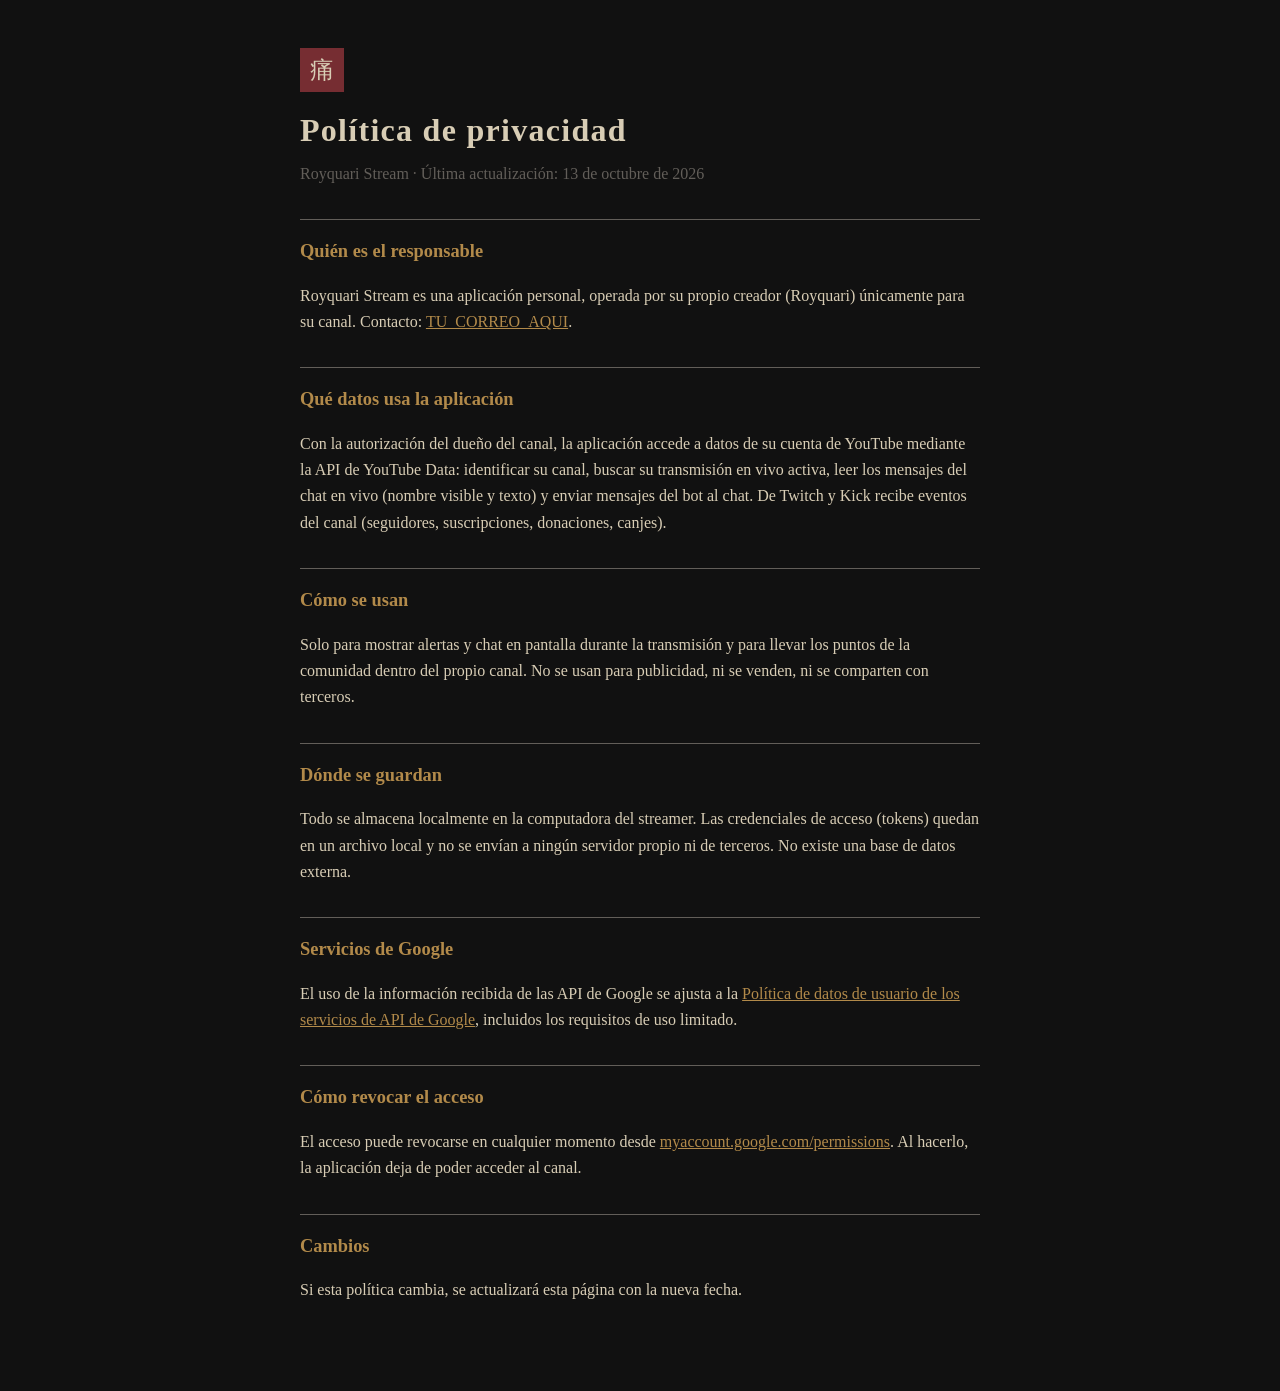
==== privacidad.html @ 97b5f3b7 "Add files via upload" ====
<!doctype html>
<html lang="es"><head><meta charset="utf-8"><meta name="viewport" content="width=device-width,initial-scale=1">
<title>Política de privacidad · Royquari Stream</title><link rel="stylesheet" href="estilo.css"></head>
<body><main>
<div class="sello">痛</div>
<h1>Política de privacidad</h1>
<p class="sub">Royquari Stream · Última actualización: 13 de octubre de 2026</p>
<h2>Quién es el responsable</h2>
<p>Royquari Stream es una aplicación personal, operada por su propio creador (Royquari) únicamente para su canal. Contacto: <a href="mailto:TU_CORREO_AQUI">TU_CORREO_AQUI</a>.</p>
<h2>Qué datos usa la aplicación</h2>
<p>Con la autorización del dueño del canal, la aplicación accede a datos de su cuenta de YouTube mediante la API de YouTube Data: identificar su canal, buscar su transmisión en vivo activa, leer los mensajes del chat en vivo (nombre visible y texto) y enviar mensajes del bot al chat. De Twitch y Kick recibe eventos del canal (seguidores, suscripciones, donaciones, canjes).</p>
<h2>Cómo se usan</h2>
<p>Solo para mostrar alertas y chat en pantalla durante la transmisión y para llevar los puntos de la comunidad dentro del propio canal. No se usan para publicidad, ni se venden, ni se comparten con terceros.</p>
<h2>Dónde se guardan</h2>
<p>Todo se almacena localmente en la computadora del streamer. Las credenciales de acceso (tokens) quedan en un archivo local y no se envían a ningún servidor propio ni de terceros. No existe una base de datos externa.</p>
<h2>Servicios de Google</h2>
<p>El uso de la información recibida de las API de Google se ajusta a la <a href="https://developers.google.com/terms/api-services-user-data-policy">Política de datos de usuario de los servicios de API de Google</a>, incluidos los requisitos de uso limitado.</p>
<h2>Cómo revocar el acceso</h2>
<p>El acceso puede revocarse en cualquier momento desde <a href="https://myaccount.google.com/permissions">myaccount.google.com/permissions</a>. Al hacerlo, la aplicación deja de poder acceder al canal.</p>
<h2>Cambios</h2>
<p>Si esta política cambia, se actualizará esta página con la nueva fecha.</p>
</main></body></html>
---- estilo.css ----
:root{--negro:#111111;--rojo:#762D32;--ocre:#B28A4A;--papel:#D8CDB5;--gris:#625E59}
*{box-sizing:border-box}
body{margin:0;background:var(--negro);color:var(--papel);font-family:Georgia,"Times New Roman",serif;line-height:1.65}
main{max-width:720px;margin:0 auto;padding:48px 20px 72px}
h1{font-size:2rem;margin:0 0 4px;letter-spacing:.04em}
h2{font-size:1.15rem;color:var(--ocre);margin:2rem 0 .4rem;border-top:1px solid var(--gris);padding-top:1rem}
.sello{display:inline-block;width:44px;height:44px;line-height:44px;text-align:center;background:var(--rojo);color:var(--papel);font-size:1.5rem;margin-bottom:12px}
.sub{color:var(--gris);margin:0 0 1.5rem}
a{color:var(--ocre)}
footer{margin-top:3rem;color:var(--gris);font-size:.85rem}
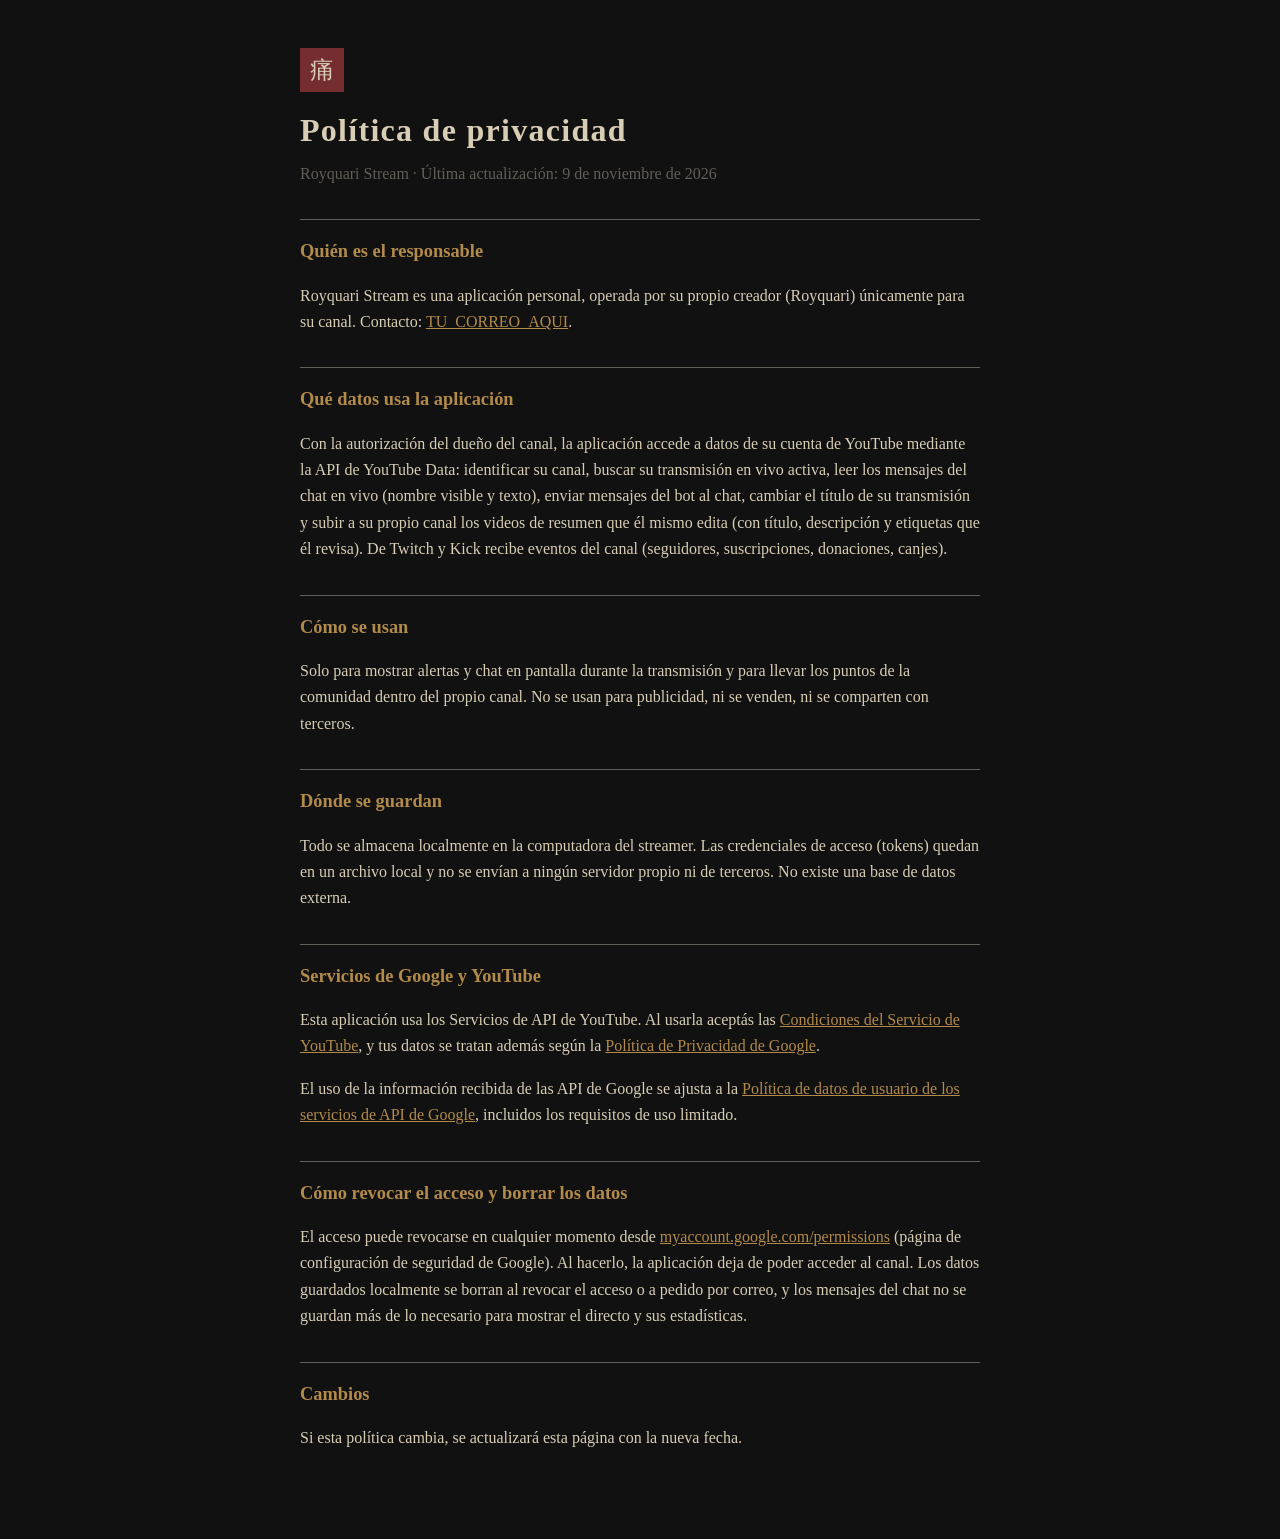
==== commit 1b8a1294: "Add files via upload" ====
--- a/privacidad.html
+++ b/privacidad.html
@@ -1,22 +1,50 @@
-<!doctype html>
-<html lang="es"><head><meta charset="utf-8"><meta name="viewport" content="width=device-width,initial-scale=1">
-<title>Política de privacidad · Royquari Stream</title><link rel="stylesheet" href="estilo.css"></head>
-<body><main>
-<div class="sello">痛</div>
-<h1>Política de privacidad</h1>
-<p class="sub">Royquari Stream · Última actualización: 13 de octubre de 2026</p>
-<h2>Quién es el responsable</h2>
-<p>Royquari Stream es una aplicación personal, operada por su propio creador (Royquari) únicamente para su canal. Contacto: <a href="mailto:TU_CORREO_AQUI">TU_CORREO_AQUI</a>.</p>
-<h2>Qué datos usa la aplicación</h2>
-<p>Con la autorización del dueño del canal, la aplicación accede a datos de su cuenta de YouTube mediante la API de YouTube Data: identificar su canal, buscar su transmisión en vivo activa, leer los mensajes del chat en vivo (nombre visible y texto) y enviar mensajes del bot al chat. De Twitch y Kick recibe eventos del canal (seguidores, suscripciones, donaciones, canjes).</p>
-<h2>Cómo se usan</h2>
-<p>Solo para mostrar alertas y chat en pantalla durante la transmisión y para llevar los puntos de la comunidad dentro del propio canal. No se usan para publicidad, ni se venden, ni se comparten con terceros.</p>
-<h2>Dónde se guardan</h2>
-<p>Todo se almacena localmente en la computadora del streamer. Las credenciales de acceso (tokens) quedan en un archivo local y no se envían a ningún servidor propio ni de terceros. No existe una base de datos externa.</p>
-<h2>Servicios de Google</h2>
-<p>El uso de la información recibida de las API de Google se ajusta a la <a href="https://developers.google.com/terms/api-services-user-data-policy">Política de datos de usuario de los servicios de API de Google</a>, incluidos los requisitos de uso limitado.</p>
-<h2>Cómo revocar el acceso</h2>
-<p>El acceso puede revocarse en cualquier momento desde <a href="https://myaccount.google.com/permissions">myaccount.google.com/permissions</a>. Al hacerlo, la aplicación deja de poder acceder al canal.</p>
-<h2>Cambios</h2>
-<p>Si esta política cambia, se actualizará esta página con la nueva fecha.</p>
-</main></body></html>
+<!doctype html>
+<html lang="es">
+
+<head>
+    <meta charset="utf-8">
+    <meta name="viewport" content="width=device-width,initial-scale=1">
+    <title>Política de privacidad · Royquari Stream</title>
+    <link rel="stylesheet" href="estilo.css">
+</head>
+
+<body>
+    <main>
+        <div class="sello">痛</div>
+        <h1>Política de privacidad</h1>
+        <p class="sub">Royquari Stream · Última actualización: 9 de noviembre de 2026</p>
+        <h2>Quién es el responsable</h2>
+        <p>Royquari Stream es una aplicación personal, operada por su propio creador (Royquari) únicamente para su
+            canal. Contacto: <a href="mailto:TU_CORREO_AQUI">TU_CORREO_AQUI</a>.</p>
+        <h2>Qué datos usa la aplicación</h2>
+        <p>Con la autorización del dueño del canal, la aplicación accede a datos de su cuenta de YouTube mediante la API
+            de YouTube Data: identificar su canal, buscar su transmisión en vivo activa, leer los mensajes del chat en
+            vivo (nombre visible y texto), enviar mensajes del bot al chat, cambiar el título de su transmisión y subir
+            a su propio canal los videos de resumen que él mismo edita (con título, descripción y etiquetas que él
+            revisa). De Twitch y Kick recibe eventos del canal (seguidores, suscripciones, donaciones, canjes).</p>
+        <h2>Cómo se usan</h2>
+        <p>Solo para mostrar alertas y chat en pantalla durante la transmisión y para llevar los puntos de la comunidad
+            dentro del propio canal. No se usan para publicidad, ni se venden, ni se comparten con terceros.</p>
+        <h2>Dónde se guardan</h2>
+        <p>Todo se almacena localmente en la computadora del streamer. Las credenciales de acceso (tokens) quedan en un
+            archivo local y no se envían a ningún servidor propio ni de terceros. No existe una base de datos externa.
+        </p>
+        <h2>Servicios de Google y YouTube</h2>
+        <p>Esta aplicación usa los Servicios de API de YouTube. Al usarla aceptás las <a
+                href="https://www.youtube.com/t/terms">Condiciones del Servicio de YouTube</a>, y tus datos se tratan
+            además según la <a href="https://policies.google.com/privacy">Política de Privacidad de Google</a>.</p>
+        <p>El uso de la información recibida de las API de Google se ajusta a la <a
+                href="https://developers.google.com/terms/api-services-user-data-policy">Política de datos de usuario de
+                los servicios de API de Google</a>, incluidos los requisitos de uso limitado.</p>
+        <h2>Cómo revocar el acceso y borrar los datos</h2>
+        <p>El acceso puede revocarse en cualquier momento desde <a
+                href="https://myaccount.google.com/permissions">myaccount.google.com/permissions</a> (página de
+            configuración de seguridad de Google). Al hacerlo, la aplicación deja de poder acceder al canal. Los datos
+            guardados localmente se borran al revocar el acceso o a pedido por correo, y los mensajes del chat no se
+            guardan más de lo necesario para mostrar el directo y sus estadísticas.</p>
+        <h2>Cambios</h2>
+        <p>Si esta política cambia, se actualizará esta página con la nueva fecha.</p>
+    </main>
+</body>
+
+</html>
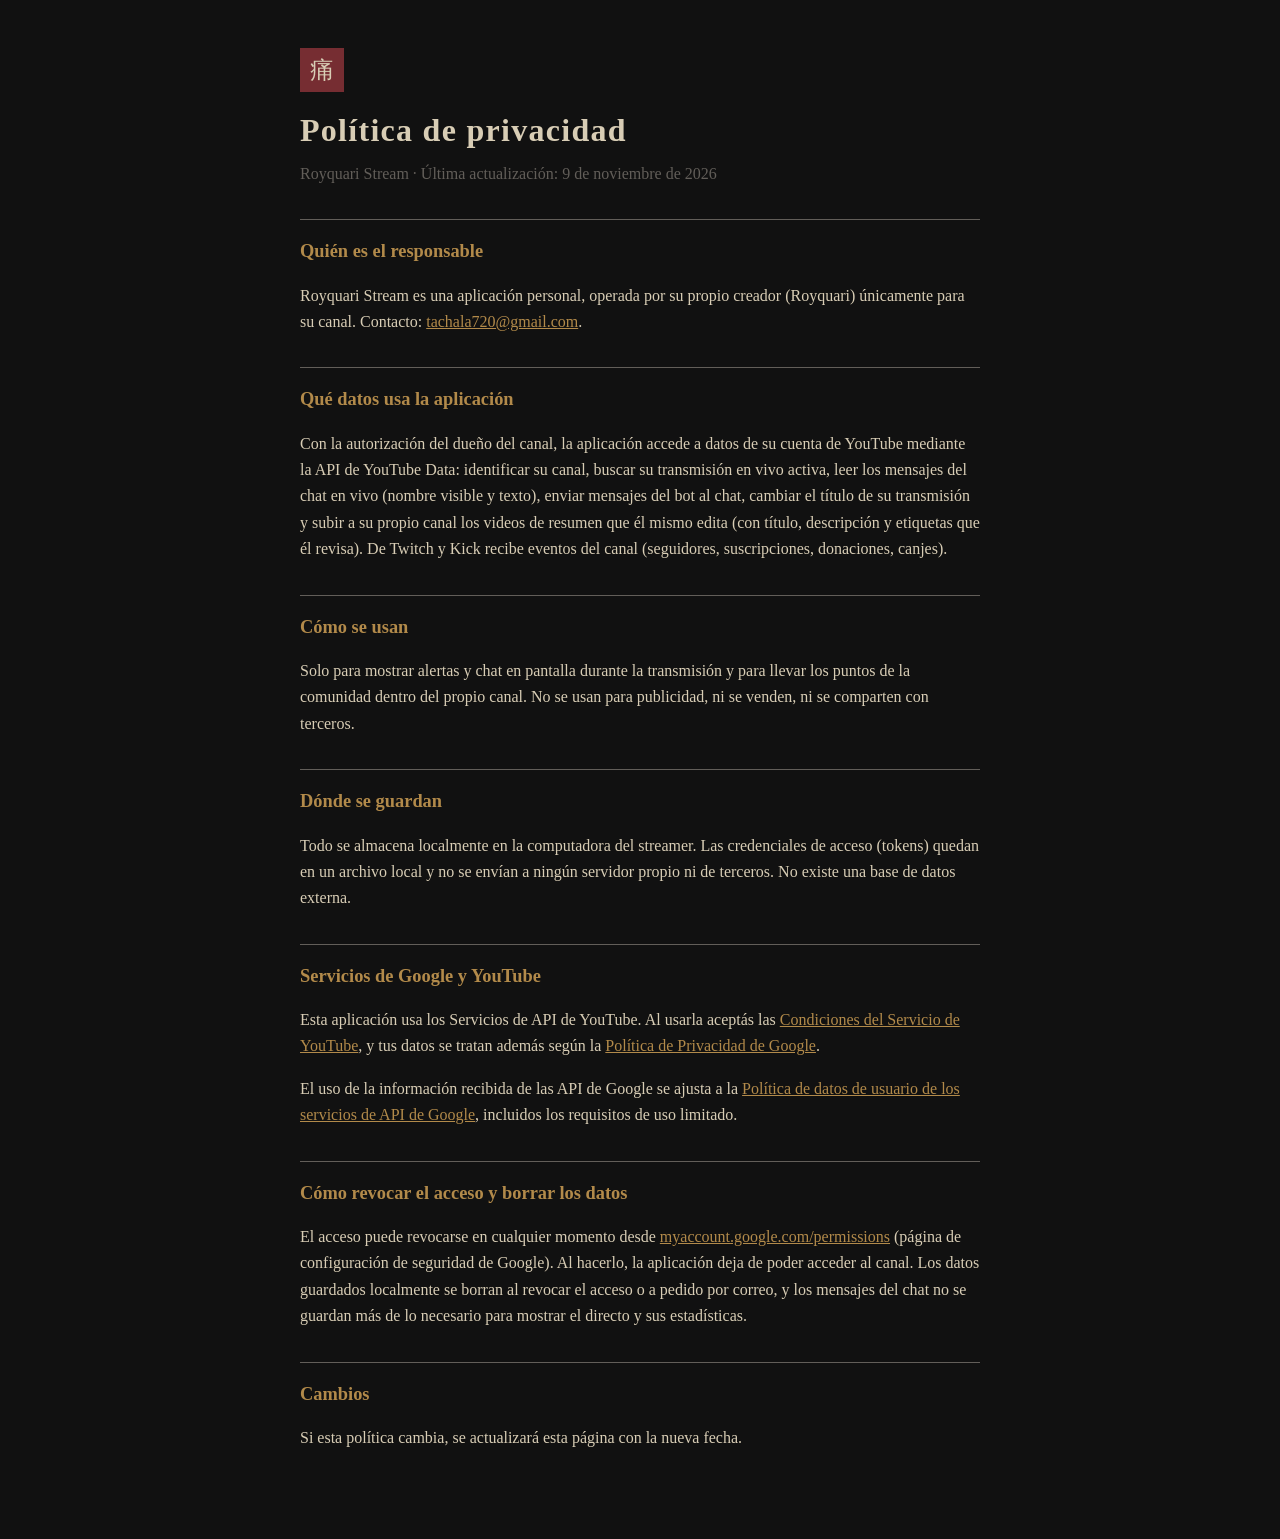
==== commit 0a5ce934: "Update privacidad.html" ====
--- a/privacidad.html
+++ b/privacidad.html
@@ -15,7 +15,7 @@
         <p class="sub">Royquari Stream · Última actualización: 9 de noviembre de 2026</p>
         <h2>Quién es el responsable</h2>
         <p>Royquari Stream es una aplicación personal, operada por su propio creador (Royquari) únicamente para su
-            canal. Contacto: <a href="mailto:TU_CORREO_AQUI">TU_CORREO_AQUI</a>.</p>
+            canal. Contacto: <a href="mailto:tachala720@gmail.com">tachala720@gmail.com</a>.</p>
         <h2>Qué datos usa la aplicación</h2>
         <p>Con la autorización del dueño del canal, la aplicación accede a datos de su cuenta de YouTube mediante la API
             de YouTube Data: identificar su canal, buscar su transmisión en vivo activa, leer los mensajes del chat en
@@ -47,4 +47,4 @@
     </main>
 </body>
 
-</html>+</html>
